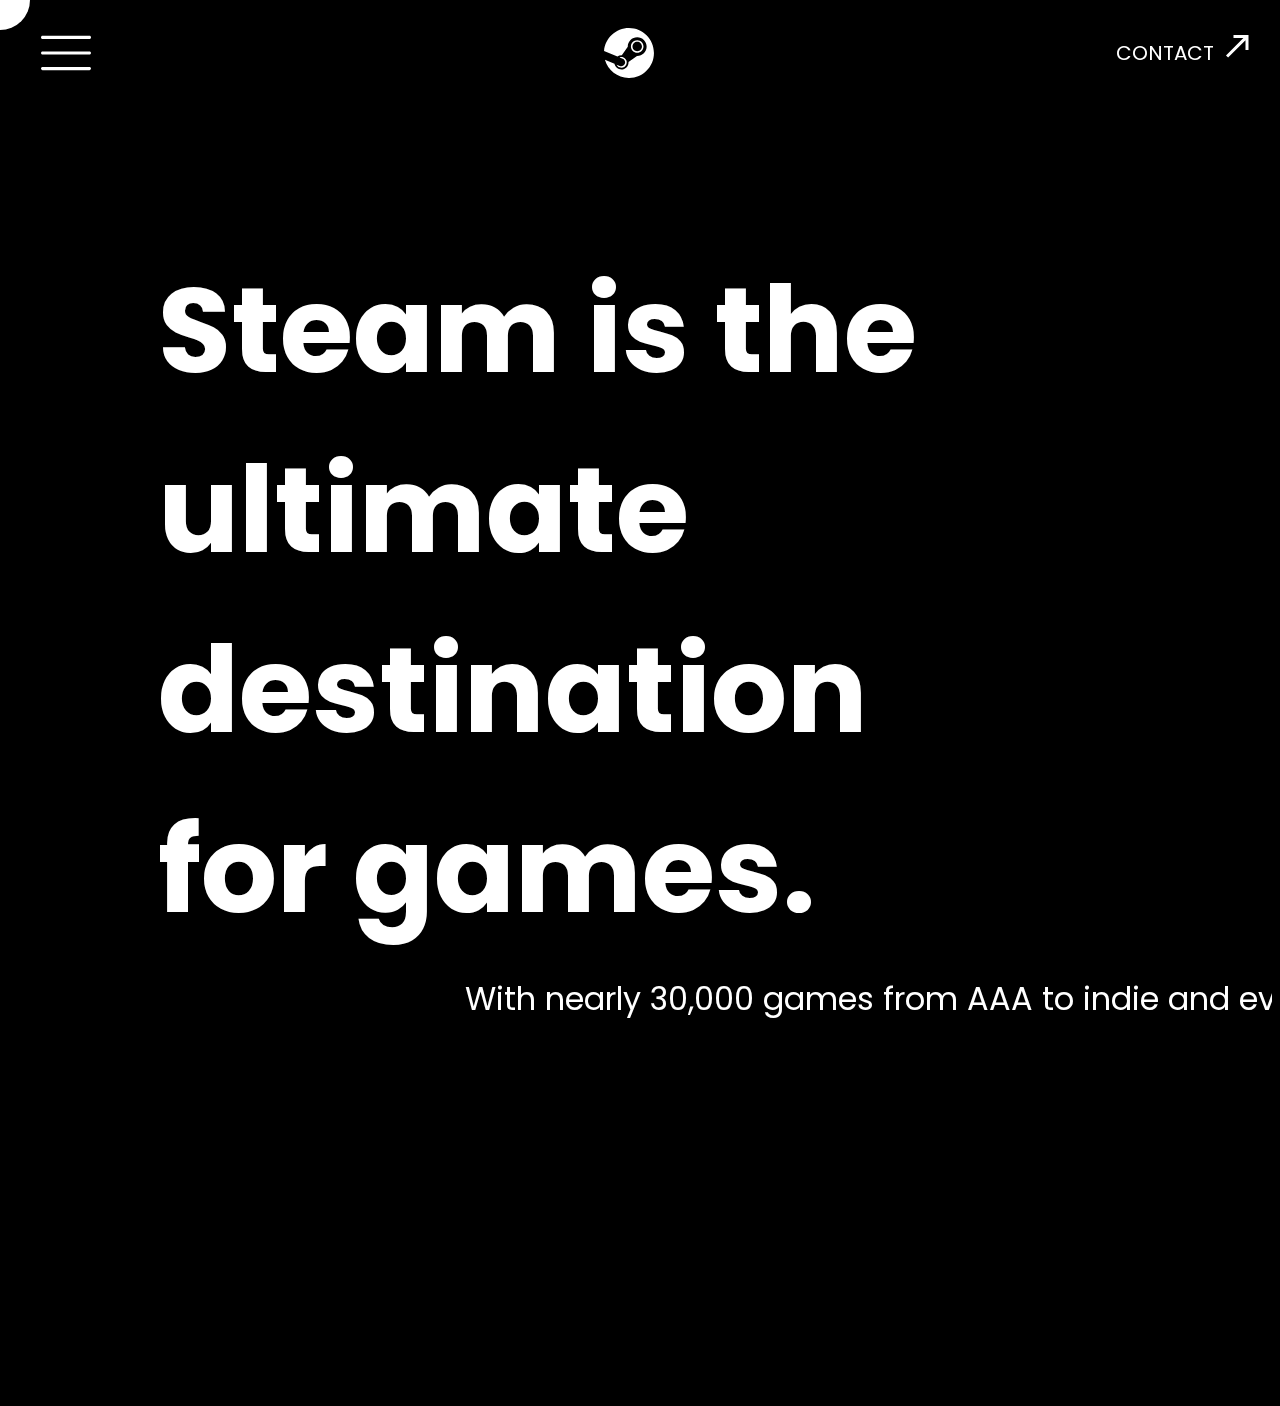
==== index.html @ 6f2c6fb9 "inital commit" ====
<!DOCTYPE html>
<html lang="en">
	<head>
		<meta charset="UTF-8" />
		<meta http-equiv="X-UA-Compatible" content="IE=edge" />
		<meta name="viewport" content="width=device-width, initial-scale=1.0" />
		<title>Document</title>
		<link rel="stylesheet" href="./assets/styles.css" />
		<link rel="preconnect" href="https://fonts.googleapis.com" />
		<link rel="preconnect" href="https://fonts.gstatic.com" crossorigin />
		<link
			href="https://fonts.googleapis.com/css2?family=Poppins:wght@300&display=swap"
			rel="stylesheet"
		/>
	</head>
	<body>
		<div class="invertedcursor"></div>
		<div class="header">
			<div class="menu hoverable">
				<?xml version="1.0" encoding="iso-8859-1"?>
				<svg
					version="1.1"
					id="Capa_1"
					xmlns="http://www.w3.org/2000/svg"
					xmlns:xlink="http://www.w3.org/1999/xlink"
					x="0px"
					y="0px"
					viewBox="0 0 384.97 384.97"
					style="enable-background: new 0 0 384.97 384.97"
					xml:space="preserve"
				>
					<g>
						<g id="Menu hoverable">
							<path
								d="M12.03,84.212h360.909c6.641,0,12.03-5.39,12.03-12.03c0-6.641-5.39-12.03-12.03-12.03H12.03
                        C5.39,60.152,0,65.541,0,72.182C0,78.823,5.39,84.212,12.03,84.212z"
							/>
							<path
								d="M372.939,180.455H12.03c-6.641,0-12.03,5.39-12.03,12.03s5.39,12.03,12.03,12.03h360.909c6.641,0,12.03-5.39,12.03-12.03
                        S379.58,180.455,372.939,180.455z"
							/>
							<path
								d="M372.939,300.758H12.03c-6.641,0-12.03,5.39-12.03,12.03c0,6.641,5.39,12.03,12.03,12.03h360.909
                        c6.641,0,12.03-5.39,12.03-12.03C384.97,306.147,379.58,300.758,372.939,300.758z"
							/>
						</g>
					</g>
				</svg>
			</div>

			<div class="logo hoverable">
				<?xml version="1.0" encoding="UTF-8"?>
				<svg
					width="50px"
					height="50px"
					viewBox="0 0 32 32"
					xmlns="http://www.w3.org/2000/svg"
				>
					<path
						d="M15.974 0c-8.401 0-15.292 6.479-15.943 14.714l8.573 3.547c0.729-0.495 1.604-0.786 2.552-0.786 0.083 0 0.167 0.005 0.25 0.005l3.813-5.521v-0.078c0-3.328 2.703-6.031 6.031-6.031s6.036 2.708 6.036 6.036c0 3.328-2.708 6.031-6.036 6.031h-0.135l-5.438 3.88c0 0.073 0.005 0.141 0.005 0.214 0 2.5-2.021 4.526-4.521 4.526-2.177 0-4.021-1.563-4.443-3.635l-6.135-2.542c1.901 6.719 8.063 11.641 15.391 11.641 8.833 0 15.995-7.161 15.995-16s-7.161-16-15.995-16zM10.052 24.281l-1.964-0.813c0.349 0.724 0.953 1.328 1.755 1.667 1.729 0.719 3.724-0.104 4.443-1.833 0.349-0.844 0.349-1.76 0.005-2.599-0.344-0.844-1-1.495-1.839-1.844-0.828-0.349-1.719-0.333-2.5-0.042l2.026 0.839c1.276 0.536 1.88 2 1.349 3.276s-2 1.88-3.276 1.349zM25.271 11.875c0-2.214-1.802-4.021-4.016-4.021-2.224 0-4.021 1.807-4.021 4.021 0 2.219 1.797 4.021 4.021 4.021 2.214 0 4.016-1.802 4.016-4.021zM18.245 11.87c0-1.672 1.349-3.021 3.016-3.021s3.026 1.349 3.026 3.021c0 1.667-1.359 3.021-3.026 3.021s-3.016-1.354-3.016-3.021z"
					/>
				</svg>
			</div>

			<div class="contact-button hoverable">
				<p>CONTACT</p>
				<div class="arrow">
					<svg
						xmlns="http://www.w3.org/2000/svg"
						enable-background="new 0 0 24 24"
						height="48px"
						viewBox="0 0 24 24"
						width="48px"
						fill="#FFFFFF"
					>
						<rect fill="none" height="24" width="24" />
						<path
							d="M9,5v2h6.59L4,18.59L5.41,20L17,8.41V15h2V5H9z"
						/>
					</svg>
				</div>
			</div>
		</div>

		<div class="intro hoverable">
			<div class="main-head">
				Steam is the ultimate destination for games.
			</div>
			<div class="main-sub-head">
				With nearly 30,000 games from AAA to indie and everything
				in-between.
			</div>
		</div>
		<div class="down-arrow">
			<?xml version="1.0" encoding="utf-8"?>

			<svg
				class="down-arrow-svg hoverable"
				version="1.1"
				id="Layer_1"
				xmlns="http://www.w3.org/2000/svg"
				xmlns:xlink="http://www.w3.org/1999/xlink"
				x="0px"
				y="0px"
				viewBox="0 0 32 32"
				enable-background="new 0 0 32 32"
				xml:space="preserve"
			>
				<line
					fill="none"
					stroke="#FFFFFF"
					stroke-width="1"
					stroke-miterlimit="10"
					x1="16"
					y1="26"
					x2="16"
					y2="4"
				/>
				<polyline
					fill="none"
					stroke="#FFFFFF"
					stroke-width="1"
					stroke-miterlimit="10"
					points="24.5,18 16,26.5 7.5,18 "
				/>
			</svg>
		</div>
		<script
			src="https://cdnjs.cloudflare.com/ajax/libs/gsap/3.8.0/gsap.min.js"
			defer
		></script>
		<script src="./assets/script.js"></script>
	</body>
</html>
---- assets/styles.css ----
body{
    background-color: black;
    color: white;
    font-family: 'Poppins', sans-serif;
    overflow-x: hidden;
    cursor: none;
}

p{
    font-size: 20px;
}

.intro{
    margin-top: 15vh;
    /* background-color: cadetblue; */
    overflow: hidden;
}

.main-sub-head{
    position: relative;
    left: 35%;
    padding: 15px;
    font-size: 32px;
}

.main-head{
    font-weight: bold;
    padding-left: 150px;
    padding-right: 350px;
    font-size: 120px;
}

.header{
    display: flex;
    justify-content: space-between;
}

.logo{
    margin-left: 3.2vw;
    filter: invert(1);
    padding: 20px;
    background-size: 100px 100px;
}

.menu{

    margin-left: 1vw;
    fill: white;
    padding: 20px;
    height: 50px;
    width: 50px;
}

.contact-button{

    padding: 10px;
    display: flex;
}

.contact{
    color: white;
}

.arrow{
    stroke-dasharray: 10%;
    transform: scale(0.75);
    padding: none;
    margin: none;
}

.down-arrow{
    /* background-color: cornflowerblue; */
    width: 100%;
    height: 40vh;
}

.down-arrow-svg{
    stroke-dasharray: 100%;
    stroke-dashoffset: 100%;
    animation: draw 2s linear forwards ;
    width: 120px;
    position: relative;
    left: 50%;
    transform: translate(-50%,80%)
}

.invertedcursor {
    pointer-events: none;
    z-index: 1000;
    position: absolute;
    height: 60px;
    width: 60px;
    background: #fff;
    border-radius: 50%;
    top: var(--y, 0);
    left: var(--x, 0);
    transform: translate(-50%, -50%);
    z-index: 2;
    mix-blend-mode: difference;
    transition: transform .2s;
}


@keyframes draw {
    to {
      stroke-dashoffset: 0%;
    }
  }
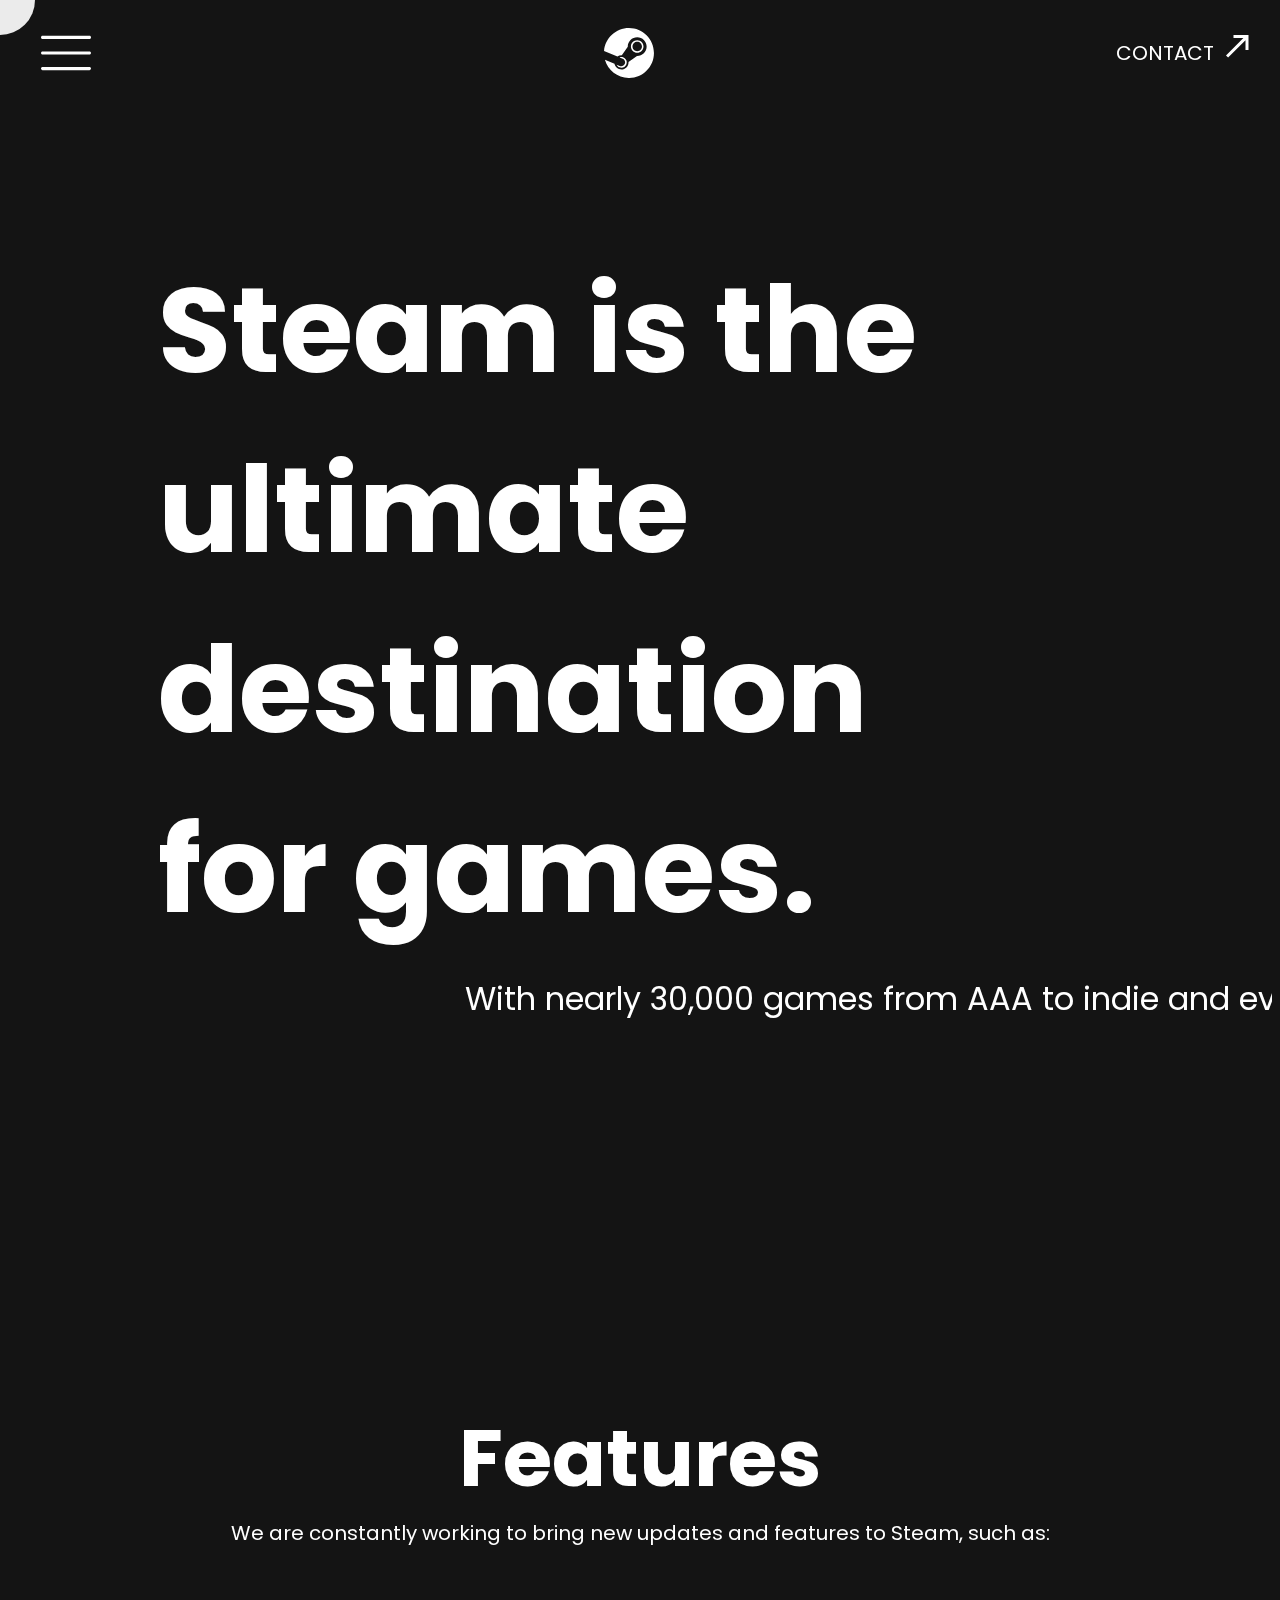
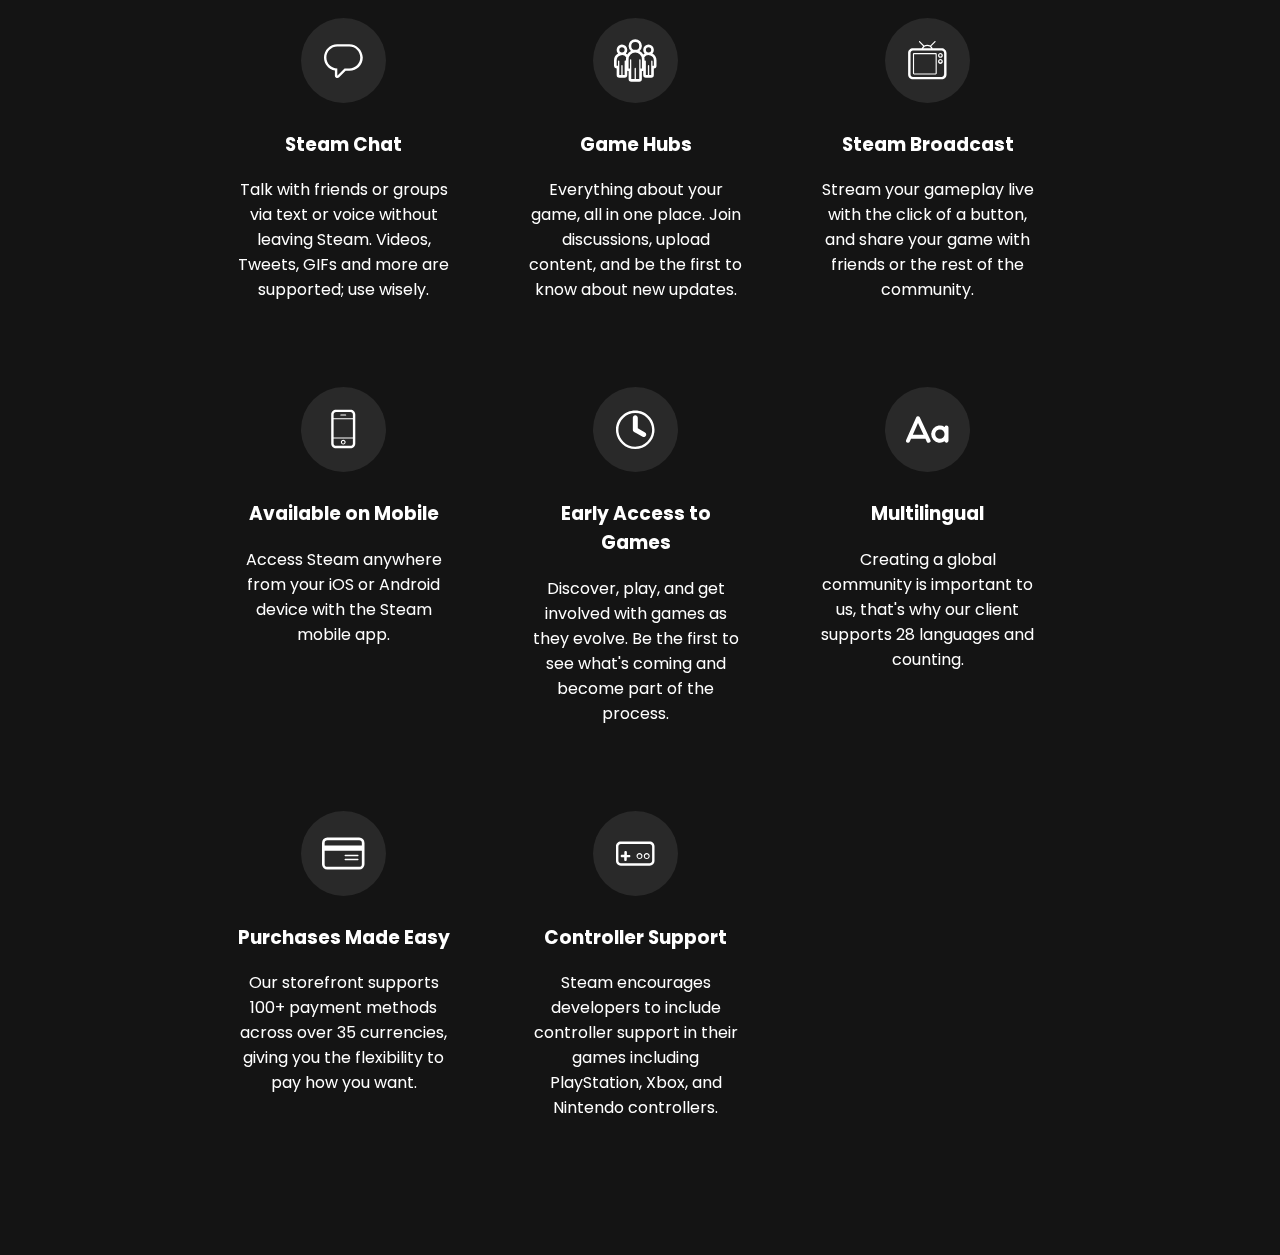
==== commit 7d82ec1f: "integrated features into mainpage" ====
--- a/index.html
+++ b/index.html
@@ -12,6 +12,7 @@
 			href="https://fonts.googleapis.com/css2?family=Poppins:wght@300&display=swap"
 			rel="stylesheet"
 		/>
+		<link rel="stylesheet" href="./assets/styles.features.css" />
 	</head>
 	<body>
 		<div class="invertedcursor"></div>
@@ -30,18 +31,18 @@
 					xml:space="preserve"
 				>
 					<g>
-						<g id="Menu hoverable">
+						<g class="Menu">
 							<path
 								d="M12.03,84.212h360.909c6.641,0,12.03-5.39,12.03-12.03c0-6.641-5.39-12.03-12.03-12.03H12.03
-                        C5.39,60.152,0,65.541,0,72.182C0,78.823,5.39,84.212,12.03,84.212z"
+						C5.39,60.152,0,65.541,0,72.182C0,78.823,5.39,84.212,12.03,84.212z"
 							/>
 							<path
 								d="M372.939,180.455H12.03c-6.641,0-12.03,5.39-12.03,12.03s5.39,12.03,12.03,12.03h360.909c6.641,0,12.03-5.39,12.03-12.03
-                        S379.58,180.455,372.939,180.455z"
+						S379.58,180.455,372.939,180.455z"
 							/>
 							<path
 								d="M372.939,300.758H12.03c-6.641,0-12.03,5.39-12.03,12.03c0,6.641,5.39,12.03,12.03,12.03h360.909
-                        c6.641,0,12.03-5.39,12.03-12.03C384.97,306.147,379.58,300.758,372.939,300.758z"
+						c6.641,0,12.03-5.39,12.03-12.03C384.97,306.147,379.58,300.758,372.939,300.758z"
 							/>
 						</g>
 					</g>
@@ -81,54 +82,447 @@
 				</div>
 			</div>
 		</div>
+		<div class="menucontainer">
+			<div class="closebutton"></div>
+			<div class="menulist">
+				<div class="item hoverable">
+					<h1>Store</h1>
+					<div class="arrow">
+						<svg
+							xmlns="http://www.w3.org/2000/svg"
+							enable-background="new 0 0 24 24"
+							height="48px"
+							viewBox="0 0 24 24"
+							width="48px"
+							fill="#FFFFFF"
+						>
+							<rect fill="none" height="24" width="24" />
+							<path
+								d="M9,5v2h6.59L4,18.59L5.41,20L17,8.41V15h2V5H9z"
+							/>
+						</svg>
+					</div>
+				</div>
+				<div class="item hoverable">
+					<h1>Community</h1>
+					<div class="arrow">
+						<svg
+							xmlns="http://www.w3.org/2000/svg"
+							enable-background="new 0 0 24 24"
+							height="48px"
+							viewBox="0 0 24 24"
+							width="48px"
+							fill="#FFFFFF"
+						>
+							<rect fill="none" height="24" width="24" />
+							<path
+								d="M9,5v2h6.59L4,18.59L5.41,20L17,8.41V15h2V5H9z"
+							/>
+						</svg>
+					</div>
+				</div>
+				<div class="item hoverable">
+					<h1>Support</h1>
+					<div class="arrow">
+						<svg
+							xmlns="http://www.w3.org/2000/svg"
+							enable-background="new 0 0 24 24"
+							height="48px"
+							viewBox="0 0 24 24"
+							width="48px"
+							fill="#FFFFFF"
+						>
+							<rect fill="none" height="24" width="24" />
+							<path
+								d="M9,5v2h6.59L4,18.59L5.41,20L17,8.41V15h2V5H9z"
+							/>
+						</svg>
+					</div>
+				</div>
+				<div class="item hoverable">
+					<h1>About</h1>
+					<div class="arrow">
+						<svg
+							xmlns="http://www.w3.org/2000/svg"
+							enable-background="new 0 0 24 24"
+							height="48px"
+							viewBox="0 0 24 24"
+							width="48px"
+							fill="#FFFFFF"
+						>
+							<rect fill="none" height="24" width="24" />
+							<path
+								d="M9,5v2h6.59L4,18.59L5.41,20L17,8.41V15h2V5H9z"
+							/>
+						</svg>
+					</div>
+				</div>
+			</div>
+		</div>
+		<div class="main">
+			<div class="intro">
+				<div class="main-head">
+					Steam is the ultimate destination for games.
+				</div>
+				<div class="main-sub-head">
+					With nearly 30,000 games from AAA to indie and everything
+					in-between.
+				</div>
+			</div>
+			<div class="down-arrow">
+				<?xml version="1.0" encoding="utf-8"?>
 
-		<div class="intro hoverable">
-			<div class="main-head">
-				Steam is the ultimate destination for games.
-			</div>
-			<div class="main-sub-head">
-				With nearly 30,000 games from AAA to indie and everything
-				in-between.
-			</div>
-		</div>
-		<div class="down-arrow">
-			<?xml version="1.0" encoding="utf-8"?>
+				<svg
+					class="down-arrow-svg hoverable"
+					version="1.1"
+					id="Layer_1"
+					xmlns="http://www.w3.org/2000/svg"
+					xmlns:xlink="http://www.w3.org/1999/xlink"
+					x="0px"
+					y="0px"
+					viewBox="0 0 32 32"
+					enable-background="new 0 0 32 32"
+					xml:space="preserve"
+				>
+					<line
+						fill="none"
+						stroke="#FFFFFF"
+						stroke-width="1"
+						stroke-miterlimit="10"
+						x1="16"
+						y1="26"
+						x2="16"
+						y2="4"
+					/>
+					<polyline
+						fill="none"
+						stroke="#FFFFFF"
+						stroke-width="1"
+						stroke-miterlimit="10"
+						points="24.5,18 16,26.5 7.5,18 "
+					/>
+				</svg>
+			</div>
+			<div class="features_container">
+				<div class="features_area">
+					<div class="feature_main_title">Features</div>
+					<div class="feature_subtitle">
+						We are constantly working to bring new updates and
+						features to Steam, such as:
+					</div>
+				</div>
+				<div class="features_grid">
+					<div class="feature hoverable">
+						<a href="#!">
+							<div class="feature_icon">
+								<svg
+									class="feature-svg"
+									version="1.1"
+									id="Layer_1"
+									xmlns="http://www.w3.org/2000/svg"
+									xmlns:xlink="http://www.w3.org/1999/xlink"
+									x="0px"
+									y="0px"
+									viewBox="0 0 30 30"
+									style="enable-background: new 0 0 30 30"
+									xml:space="preserve"
+								>
+									<path
+										class="st0"
+										d="M19.3,5.2c4.2,0,7.7,3.4,7.7,7.7c0,4.2-3.4,7.7-7.7,7.7v0h-3.4l-5.1,5.1v-5.1v0c-4.2,0-7.7-3.4-7.7-7.7
+								c0-4.2,3.4-7.7,7.7-7.7H19.3 M19.3,3.5h-8.5c-5.2,0-9.4,4.2-9.4,9.4c0,4.6,3.3,8.4,7.7,9.2v3.6c0,0.7,0.4,1.3,1.1,1.6
+								c0.2,0.1,0.4,0.1,0.7,0.1c0.4,0,0.9-0.2,1.2-0.5l4.6-4.6h2.7c5.2,0,9.4-4.2,9.4-9.4C28.6,7.7,24.4,3.5,19.3,3.5L19.3,3.5z"
+									/>
+								</svg>
+							</div>
+							<div class="feature_content">
+								<h3 class="feature_title">Steam Chat</h3>
+								<div class="feature_text">
+									Talk with friends or groups via text or
+									voice without leaving Steam. Videos, Tweets,
+									GIFs and more are supported; use wisely.
+								</div>
+								<div class="feature_btn">Learn More</div>
+							</div>
+						</a>
+					</div>
 
-			<svg
-				class="down-arrow-svg hoverable"
-				version="1.1"
-				id="Layer_1"
-				xmlns="http://www.w3.org/2000/svg"
-				xmlns:xlink="http://www.w3.org/1999/xlink"
-				x="0px"
-				y="0px"
-				viewBox="0 0 32 32"
-				enable-background="new 0 0 32 32"
-				xml:space="preserve"
-			>
-				<line
-					fill="none"
-					stroke="#FFFFFF"
-					stroke-width="1"
-					stroke-miterlimit="10"
-					x1="16"
-					y1="26"
-					x2="16"
-					y2="4"
-				/>
-				<polyline
-					fill="none"
-					stroke="#FFFFFF"
-					stroke-width="1"
-					stroke-miterlimit="10"
-					points="24.5,18 16,26.5 7.5,18 "
-				/>
-			</svg>
+					<div class="feature hoverable">
+						<a href="#!">
+							<div class="feature_icon">
+								<svg
+									class="feature-svg"
+									xmlns="http://www.w3.org/2000/svg"
+									width="39.724"
+									height="39.726"
+									viewBox="0 0 39.724 39.726"
+								>
+									<path
+										id="Path_1124"
+										data-name="Path 1124"
+										d="M1571.885,2573.343a4.966,4.966,0,1,0-7.2,0,7.5,7.5,0,0,0-1.3.917,8.749,8.749,0,0,0-3.484-3.338,6.207,6.207,0,1,0-8.06,0,8.758,8.758,0,0,0-3.484,3.338,7.507,7.507,0,0,0-1.3-.917,4.966,4.966,0,1,0-7.2,0,7.452,7.452,0,0,0-3.85,6.517v4.965a2.482,2.482,0,0,0,2.483,2.483v6.207a2.482,2.482,0,0,0,2.483,2.483h4.965a2.482,2.482,0,0,0,2.483-2.483v-4.059a2.477,2.477,0,0,0,1.241.335v7.448a2.482,2.482,0,0,0,2.483,2.483h7.448a2.482,2.482,0,0,0,2.483-2.483v-7.448a2.46,2.46,0,0,0,1.241-.335v4.058A2.482,2.482,0,0,0,1565.8,2596h4.965a2.482,2.482,0,0,0,2.483-2.483v-6.207a2.482,2.482,0,0,0,2.483-2.483v-4.966A7.457,7.457,0,0,0,1571.885,2573.343Zm-28.427-5.9a2.483,2.483,0,1,1-2.483,2.483A2.482,2.482,0,0,1,1543.457,2567.448Zm2.483,13.034v13.034h-1.862v-8.689a.621.621,0,1,0-1.241,0v8.689h-1.862v-13.034a.621.621,0,0,0-1.241,0v4.345h-1.241v-4.966a4.965,4.965,0,0,1,8.88-3.054,8.715,8.715,0,0,0-.191,1.812v1.241h-.621A.621.621,0,0,0,1545.94,2580.483Zm22.345-13.034a2.483,2.483,0,1,1-2.483,2.483A2.482,2.482,0,0,1,1568.284,2567.448Zm-12.414-4.965a3.724,3.724,0,1,1-3.724,3.724A3.725,3.725,0,0,1,1555.871,2562.483Zm6.207,24.827h-1.241v-8.069a.621.621,0,1,0-1.241,0v18h-3.1v-9.931a.621.621,0,0,0-1.241,0v9.931h-3.1v-18a.621.621,0,1,0-1.241,0v8.069h-1.241v-8.69a6.207,6.207,0,0,1,12.414,0Zm11.172-2.483h-1.241v-4.345a.621.621,0,0,0-1.241,0v13.034h-1.862v-8.689a.621.621,0,1,0-1.241,0v8.689H1565.8v-13.034a.621.621,0,0,0-.621-.621h-.621v-1.241a8.627,8.627,0,0,0-.191-1.812,4.965,4.965,0,0,1,8.88,3.054Z"
+										transform="translate(-1536.01 -2560)"
+									/>
+								</svg>
+							</div>
+							<div class="feature_content">
+								<h3 class="feature_title">Game Hubs</h3>
+								<div class="feature_text">
+									Everything about your game, all in one
+									place. Join discussions, upload content, and
+									be the first to know about new updates.
+								</div>
+								<div class="feature_btn">Learn More</div>
+							</div>
+						</a>
+					</div>
+					<div class="feature hoverable">
+						<a href="#!">
+							<div class="feature_icon">
+								<svg
+									class="feature-svg"
+									version="1.1"
+									id="Layer_1"
+									xmlns="http://www.w3.org/2000/svg"
+									xmlns:xlink="http://www.w3.org/1999/xlink"
+									x="0px"
+									y="0px"
+									viewBox="0 0 30 30"
+									style="enable-background: new 0 0 30 30"
+									xml:space="preserve"
+								>
+									<path
+										class="st0"
+										d="M25.1,6.4h-6.3c-0.2-0.5-0.6-1-1-1.4L20.8,2c0.2-0.2,0.2-0.4,0-0.6c-0.2-0.2-0.4-0.2-0.6,0l-3,3
+						c-0.6-0.4-1.4-0.6-2.2-0.6c-0.8,0-1.5,0.2-2.2,0.6l-3-3c-0.2-0.2-0.4-0.2-0.6,0C9.1,1.6,9.1,1.9,9.2,2L12.1,5
+						c-0.4,0.4-0.8,0.9-1,1.4H4.9C3,6.4,1.5,7.9,1.5,9.7v15.2c0,1.9,1.5,3.4,3.4,3.4h20.3c1.9,0,3.4-1.5,3.4-3.4V9.7
+						C28.5,7.9,27,6.4,25.1,6.4z M15,4.7c1.2,0,2.3,0.6,2.9,1.7h-5.8C12.7,5.3,13.8,4.7,15,4.7z M26.8,24.9c0,0.9-0.8,1.7-1.7,1.7H4.9
+						c-0.9,0-1.7-0.8-1.7-1.7V9.7c0-0.9,0.8-1.7,1.7-1.7h20.3c0.9,0,1.7,0.8,1.7,1.7V24.9z M20.9,10.6v13.5H5.7V10.6H20.9 M20.9,9.7H5.7
+						c-0.5,0-0.8,0.4-0.8,0.8v13.5c0,0.5,0.4,0.8,0.8,0.8h15.2c0.5,0,0.8-0.4,0.8-0.8V10.6C21.8,10.1,21.4,9.7,20.9,9.7L20.9,9.7z
+						M24.3,10.6c0.5,0,0.8,0.4,0.8,0.8c0,0.5-0.4,0.8-0.8,0.8c-0.5,0-0.8-0.4-0.8-0.8C23.4,11,23.8,10.6,24.3,10.6 M24.3,9.7
+						c-0.9,0-1.7,0.8-1.7,1.7s0.8,1.7,1.7,1.7s1.7-0.8,1.7-1.7S25.2,9.7,24.3,9.7L24.3,9.7z M24.3,14.8c0.5,0,0.8,0.4,0.8,0.8
+						s-0.4,0.8-0.8,0.8c-0.5,0-0.8-0.4-0.8-0.8S23.8,14.8,24.3,14.8 M24.3,14c-0.9,0-1.7,0.8-1.7,1.7c0,0.9,0.8,1.7,1.7,1.7
+						s1.7-0.8,1.7-1.7C26,14.7,25.2,14,24.3,14L24.3,14z"
+									/>
+								</svg>
+							</div>
+							<div class="feature_content">
+								<h3 class="feature_title">Steam Broadcast</h3>
+								<div class="feature_text">
+									Stream your gameplay live with the click of
+									a button, and share your game with friends
+									or the rest of the community.
+								</div>
+								<div class="feature_btn">Learn More</div>
+							</div>
+						</a>
+					</div>
+					<!-- <div class="feature hoverable">
+			<a href="#!">
+				<div class="about_feature_icon">
+					<?xml version="1.0" encoding="utf-8"?>
+					<svg version="1.1" id="Layer_1" xmlns="http://www.w3.org/2000/svg" xmlns:xlink="http://www.w3.org/1999/xlink" x="0px" y="0px"
+					viewBox="0 0 30 30" style="enable-background:new 0 0 30 30;" xml:space="preserve">
+					<path class="st0" d="M26.9,18.1h-1.6c-0.2-1.1-0.5-2.3-1-3.6c-1.1-3-2.9-5.1-5.3-6.2h5.3c0.2,0.7,0.9,1.3,1.6,1.3
+					c0.9,0,1.7-0.8,1.7-1.7S27,6.2,26.1,6.2c-0.8,0-1.5,0.5-1.6,1.3h-6V6.2c0-0.9-0.8-1.7-1.7-1.7h-3.4c-0.9,0-1.7,0.8-1.7,1.7v1.3h-6
+					C5.4,6.8,4.7,6.2,3.9,6.2C3,6.2,2.2,7,2.2,7.9S3,9.6,3.9,9.6c0.8,0,1.5-0.5,1.6-1.3h5.3c-2.3,1.1-4.1,3.2-5.3,6.2
+					c-0.5,1.2-0.8,2.5-1,3.6H3.1c-0.9,0-1.7,0.8-1.7,1.7v3.4c0,0.9,0.8,1.7,1.7,1.7h3.4c0.9,0,1.7-0.8,1.7-1.7v-3.4
+					c0-0.9-0.8-1.7-1.7-1.7H5.6c0.2-1,0.5-2.1,0.9-3.3c1.1-3,2.8-5,5.1-5.9v0.6c0,0.9,0.8,1.7,1.7,1.7h3.4c0.9,0,1.7-0.8,1.7-1.7V9
+					c2.3,0.9,4,2.9,5.1,5.9c0.4,1.1,0.7,2.3,0.9,3.3h-0.9c-0.9,0-1.7,0.8-1.7,1.7v3.4c0,0.9,0.8,1.7,1.7,1.7h3.4c0.9,0,1.7-0.8,1.7-1.7
+					v-3.4C28.6,18.9,27.8,18.1,26.9,18.1z M26.1,7.1c0.5,0,0.9,0.4,0.9,0.9c0,0.5-0.4,0.9-0.9,0.9c-0.5,0-0.9-0.4-0.9-0.9
+					C25.2,7.5,25.6,7.1,26.1,7.1z M3.9,8.8c-0.5,0-0.9-0.4-0.9-0.9c0-0.5,0.4-0.9,0.9-0.9c0.5,0,0.9,0.4,0.9,0.9
+					C4.8,8.4,4.4,8.8,3.9,8.8z M6.5,23.2H3.1v-3.4h3.4V23.2z M16.7,9.6h-3.4V6.2h3.4V9.6z M26.9,23.2h-3.4v-3.4h3.4V23.2z"/>
+				</svg>
+				
+				
+				<div class="feature_content">
+					<h3 class="feature_title">Steam Workshop</h3>
+					<div class="feature_text">
+						Create, discover, and download player-created
+						mods and cosmetics for nearly 1,000 supported
+						games.
+					</div>
+					<div class="feature_btn">Learn More</div>
+				</div>
+			</a>
+		</div> -->
+					<div class="feature hoverable">
+						<a href="#!">
+							<div class="feature_icon">
+								<svg
+									class="feature-svg"
+									version="1.1"
+									id="Layer_1"
+									xmlns="http://www.w3.org/2000/svg"
+									xmlns:xlink="http://www.w3.org/1999/xlink"
+									x="0px"
+									y="0px"
+									viewBox="0 0 30 30"
+									style="enable-background: new 0 0 30 30"
+									xml:space="preserve"
+								>
+									<path
+										class="st0"
+										d="M20.1,1H9.9C8,1,6.5,2.5,6.5,4.4v20.4c0,1.9,1.5,3.4,3.4,3.4h10.2c1.9,0,3.4-1.5,3.4-3.4V4.4
+										C23.5,2.5,22,1,20.1,1z M8.2,4.4c0-0.9,0.8-1.7,1.7-1.7h10.2c0.9,0,1.7,0.8,1.7,1.7v2.6H8.2V4.4z M8.2,7.8h13.6v12.8H8.2V7.8z
+										M21.8,24.8c0,0.9-0.8,1.7-1.7,1.7H9.9c-0.9,0-1.7-0.8-1.7-1.7v-3.4h13.6V24.8z M15,25.6c0.9,0,1.7-0.8,1.7-1.7s-0.8-1.7-1.7-1.7
+										s-1.7,0.8-1.7,1.7S14.1,25.6,15,25.6z M15,23.1c0.5,0,0.9,0.4,0.9,0.9c0,0.5-0.4,0.9-0.9,0.9s-0.9-0.4-0.9-0.9
+										C14.1,23.5,14.5,23.1,15,23.1z M17.1,4.8c0,0.2-0.2,0.4-0.4,0.4h-3.4c-0.2,0-0.4-0.2-0.4-0.4s0.2-0.4,0.4-0.4h3.4
+										C16.9,4.4,17.1,4.5,17.1,4.8z"
+									/>
+								</svg>
+							</div>
+							<div class="feature_content">
+								<h3 class="feature_title">
+									Available on Mobile
+								</h3>
+								<div class="feature_text">
+									Access Steam anywhere from your iOS or
+									Android device with the Steam mobile app.
+								</div>
+								<div class="feature_btn">Learn More</div>
+							</div>
+						</a>
+					</div>
+
+					<div class="feature hoverable">
+						<a href="#!">
+							<div class="feature_icon">
+								<svg
+									class="feature-svg"
+									version="1.1"
+									id="Layer_1"
+									xmlns="http://www.w3.org/2000/svg"
+									xmlns:xlink="http://www.w3.org/1999/xlink"
+									x="0px"
+									y="0px"
+									viewBox="0 0 30 30"
+									style="enable-background: new 0 0 30 30"
+									xml:space="preserve"
+								>
+									<path
+										class="st0"
+										d="M15,3.3c3.2,0,6.2,1.2,8.4,3.5c2.2,2.2,3.5,5.2,3.5,8.4s-1.2,6.2-3.5,8.4c-2.2,2.2-5.2,3.5-8.4,3.5
+									s-6.2-1.2-8.4-3.5c-2.2-2.2-3.5-5.2-3.5-8.4s1.2-6.2,3.5-8.4C8.8,4.6,11.8,3.3,15,3.3 M15,1.6C7.5,1.6,1.4,7.7,1.4,15.2
+									S7.5,28.8,15,28.8c7.5,0,13.6-6.1,13.6-13.6S22.5,1.6,15,1.6L15,1.6z M21,20.3c0.6,0,1.2-0.3,1.5-0.9c0.5-0.8,0.2-1.9-0.6-2.3
+									l-5.1-2.9V6.7C16.7,5.8,15.9,5,15,5c-0.9,0-1.7,0.8-1.7,1.7v8.5c0,0.6,0.3,1.2,0.9,1.5l6,3.4C20.4,20.3,20.7,20.3,21,20.3L21,20.3z"
+									/>
+								</svg>
+							</div>
+							<div class="feature_content">
+								<h3 class="feature_title">
+									Early Access to Games
+								</h3>
+								<div class="feature_text">
+									Discover, play, and get involved with games
+									as they evolve. Be the first to see what's
+									coming and become part of the process.
+								</div>
+								<div class="feature_btn">Learn More</div>
+							</div>
+						</a>
+					</div>
+
+					<div class="feature hoverable">
+						<div class="feature_icon">
+							<svg
+								class="feature-svg"
+								xmlns="http://www.w3.org/2000/svg"
+								width="39.723"
+								height="24.828"
+								viewBox="0 0 39.723 24.828"
+							>
+								<path
+									id="Path_1122"
+									data-name="Path 1122"
+									d="M6668.864,6705.067a1.861,1.861,0,0,0-3.387.041l-9.311,21.1a1.861,1.861,0,0,0,.953,2.455,1.837,1.837,0,0,0,.751.158,1.862,1.862,0,0,0,1.706-1.111l1.153-2.613h13.451l1.249,2.655a1.862,1.862,0,0,0,3.37-1.586Zm-6.5,16.311,4.864-11.028,5.189,11.028Zm31.5-8.69a1.861,1.861,0,0,0-1.783,1.325,8.069,8.069,0,1,0,0,13.488,1.862,1.862,0,0,0,3.645-.537V6714.55A1.862,1.862,0,0,0,6693.869,6712.688Zm-6.207,12.414a4.345,4.345,0,1,1,4.345-4.345A4.35,4.35,0,0,1,6687.662,6725.1Z"
+									transform="translate(-6656.008 -6703.998)"
+								/>
+							</svg>
+						</div>
+						<div class="feature_content ">
+							<h3 class="feature_title">Multilingual</h3>
+							<div class="feature_text">
+								Creating a global community is important to us,
+								that's why our client supports 28 languages and
+								counting.
+							</div>
+							<div class="feature_btn">Learn More</div>
+						</div>
+					</div>
+					<div class="feature hoverable">
+						<div class="feature_icon">
+							<svg
+								class="feature-svg"
+								xmlns="http://www.w3.org/2000/svg"
+								width="39.724"
+								height="29.793"
+								viewBox="0 0 39.724 29.793"
+							>
+								<path
+									id="Path_1123"
+									data-name="Path 1123"
+									d="M546.758,2080H516.965a4.972,4.972,0,0,0-4.965,4.966v19.862a4.972,4.972,0,0,0,4.965,4.966h29.793a4.972,4.972,0,0,0,4.966-4.966v-19.862A4.971,4.971,0,0,0,546.758,2080Zm-29.793,2.483h29.793a2.49,2.49,0,0,1,2.483,2.483v2.483H514.483v-2.483A2.49,2.49,0,0,1,516.965,2082.483Zm29.793,24.828H516.965a2.49,2.49,0,0,1-2.483-2.483v-12.414h34.758v12.414A2.49,2.49,0,0,1,546.758,2107.31Zm-1.241-9.931H533.724a.621.621,0,1,1,0-1.241h11.793a.621.621,0,1,1,0,1.241Zm0,3.724H533.724a.621.621,0,1,1,0-1.241h11.793a.621.621,0,1,1,0,1.241Z"
+									transform="translate(-512 -2080)"
+								/>
+							</svg>
+						</div>
+						<div class="feature_content">
+							<h3 class="feature_title">Purchases Made Easy</h3>
+							<div class="feature_text">
+								Our storefront supports 100+ payment methods
+								across over 35 currencies, giving you the
+								flexibility to pay how you want.
+							</div>
+							<div class="feature_btn">Learn More</div>
+						</div>
+					</div>
+					<div class="feature hoverable">
+						<div class="feature_icon">
+							<svg
+								class="feature-svg"
+								version="1.1"
+								id="Layer_1"
+								xmlns="http://www.w3.org/2000/svg"
+								xmlns:xlink="http://www.w3.org/1999/xlink"
+								x="0px"
+								y="0px"
+								viewBox="0 0 30 30"
+								style="enable-background: new 0 0 30 30"
+								xml:space="preserve"
+							>
+								<path
+									class="st0"
+									d="M11.6,16.8c0,0.5-0.4,0.9-0.9,0.9H9v1.7c0,0.5-0.4,0.9-0.9,0.9c-0.5,0-0.9-0.4-0.9-0.9v-1.7H5.6
+						c-0.5,0-0.9-0.4-0.9-0.9c0-0.5,0.4-0.9,0.9-0.9h1.7v-1.7c0-0.5,0.4-0.9,0.9-0.9c0.5,0,0.9,0.4,0.9,0.9V16h1.7
+						C11.2,16,11.6,16.4,11.6,16.8z M23.1,15.6c-0.7,0-1.3,0.6-1.3,1.3c0,0.7,0.6,1.3,1.3,1.3c0.7,0,1.3-0.6,1.3-1.3
+						C24.4,16.1,23.8,15.6,23.1,15.6 M23.1,14.7c1.2,0,2.1,1,2.1,2.1c0,1.2-1,2.1-2.1,2.1S21,18,21,16.8C21,15.7,21.9,14.7,23.1,14.7
+						L23.1,14.7z M18,15.6c-0.7,0-1.3,0.6-1.3,1.3c0,0.7,0.6,1.3,1.3,1.3s1.3-0.6,1.3-1.3C19.3,16.1,18.7,15.6,18,15.6 M18,14.7
+						c1.2,0,2.1,1,2.1,2.1c0,1.2-1,2.1-2.1,2.1s-2.1-1-2.1-2.1C15.9,15.7,16.8,14.7,18,14.7L18,14.7z M25.2,8.3H4.8
+						c-0.9,0-1.7,0.8-1.7,1.7v10.2c0,0.9,0.8,1.7,1.7,1.7h20.4c0.9,0,1.7-0.8,1.7-1.7V10C26.9,9.1,26.1,8.3,25.2,8.3 M25.2,6.6
+						c1.9,0,3.4,1.5,3.4,3.4v10.2c0,1.9-1.5,3.4-3.4,3.4H4.8c-1.9,0-3.4-1.5-3.4-3.4V10c0-1.9,1.5-3.4,3.4-3.4H25.2L25.2,6.6z"
+								/>
+							</svg>
+						</div>
+						<div class="feature_content">
+							<h3 class="feature_title">Controller Support</h3>
+							<div class="feature_text">
+								Steam encourages developers to include
+								controller support in their games including
+								PlayStation, Xbox, and Nintendo controllers.
+							</div>
+							<div class="feature_btn">Learn More</div>
+						</div>
+					</div>
+				</div>
+			</div>
 		</div>
 		<script
 			src="https://cdnjs.cloudflare.com/ajax/libs/gsap/3.8.0/gsap.min.js"
 			defer
 		></script>
-		<script src="./assets/script.js"></script>
+		<script src="./assets/cursor-script.js"></script>
+		<script src="./assets/menu-script.js"></script>
+		<script src="./assets//scroll-script.js"></script>
 	</body>
 </html>
--- a/assets/styles.css
+++ b/assets/styles.css
@@ -1,9 +1,17 @@
 body{
-    background-color: black;
+    background-color: #141414;
     color: white;
     font-family: 'Poppins', sans-serif;
     overflow-x: hidden;
     cursor: none;
+}
+
+.main{
+    display: block;
+}
+
+.menucontainer{
+    display: none;
 }
 
 p{
@@ -43,7 +51,7 @@
 }
 
 .menu{
-
+    /* background-color: cadetblue; */
     margin-left: 1vw;
     fill: white;
     padding: 20px;
@@ -88,8 +96,8 @@
     pointer-events: none;
     z-index: 1000;
     position: absolute;
-    height: 60px;
-    width: 60px;
+    height: 70px;
+    width: 70px;
     background: #fff;
     border-radius: 50%;
     top: var(--y, 0);
@@ -100,6 +108,18 @@
     transition: transform .2s;
 }
 
+.item:nth-child(n){
+    margin: 20px;
+    display: flex;
+}
+
+.menulist{
+    margin: auto;
+    width: 900px;
+    font-weight: bold;
+    font-size: 30px;
+}
+
 
 @keyframes draw {
     to {
--- a/assets/styles.features.css
+++ b/assets/styles.features.css
@@ -0,0 +1,118 @@
+.features_area {
+    text-align: center;
+    width: max-content;
+    position: relative;
+    left: 50%;
+    transform: translateX(-50%);
+}
+
+.feature_icon {
+    font-size: 12px;
+    font-family: "Motiva Sans", Sans-serif;
+    font-weight: 500;
+    text-align: center;
+    color: #ffffff;
+    padding: 0;
+    display: flex;
+    flex-flow: row;
+    align-content: center;
+    justify-content: center;
+    z-index: 9;
+    position: relative;
+    background-color: rgba(62, 62, 62, .5);
+    background-image: none;
+    margin: 0 auto -42px;
+    border-radius: 50%;
+    width: 85px;
+    height: 85px;
+    transition: background-image 600ms ease;
+    overflow: hidden;
+}
+
+.feature:hover .feature_icon {
+    background-image: linear-gradient(to right, #06BFFF, #2B74FF);
+    transition: opacity 600ms ease;
+}
+
+.feature:hover .feature_content {
+    background-color: #18191A;
+}
+
+.feature:hover .feature_btn {
+    visibility: visible;
+}
+
+.feature_btn {
+    margin-top: 10px;
+    color: rgb(24, 81, 204);
+    visibility: hidden;
+}
+
+.features_grid {
+    max-width: 70%;
+    text-align: center;
+    padding: 0;
+    display: flex;
+    flex-direction: row;
+    flex-wrap: wrap;
+    margin: 40px auto 70px;
+    margin-top: 50px;
+}
+
+.feature {
+    text-align: center;
+    padding: 0;
+    width: 30%;
+    margin: 20px 1.5% 0;
+}
+
+.feature_content {
+    text-align: center;
+    margin: 0;
+    box-sizing: border-box;
+    background: transparent;
+    border-radius: 30px;
+    padding: 50px 10px 30px;
+    margin-left: 15px;
+    margin-right: 15px;
+    height: calc(100% - 50px);
+    transition: background 600ms ease;
+
+}
+
+div {
+    color: white;
+}
+
+a {
+    color: white;
+    text-decoration: none;
+    cursor: none;
+}
+
+body{
+    background-color: #141414;
+    font-family: 'Poppins', sans-serif;
+}
+
+.feature-svg {
+    fill: #ffffff;
+    padding: 0;
+    margin: 0;
+    border: none;
+    max-width: 100%;
+    position: relative;
+    z-index: 5;
+    display: block;
+    height: 100%;
+    width: 50%;
+}
+
+.feature_main_title{
+    font-size: 80px;
+    font-weight: bolder;
+}
+
+.feature_subtitle{
+    font-size: 20px;
+}
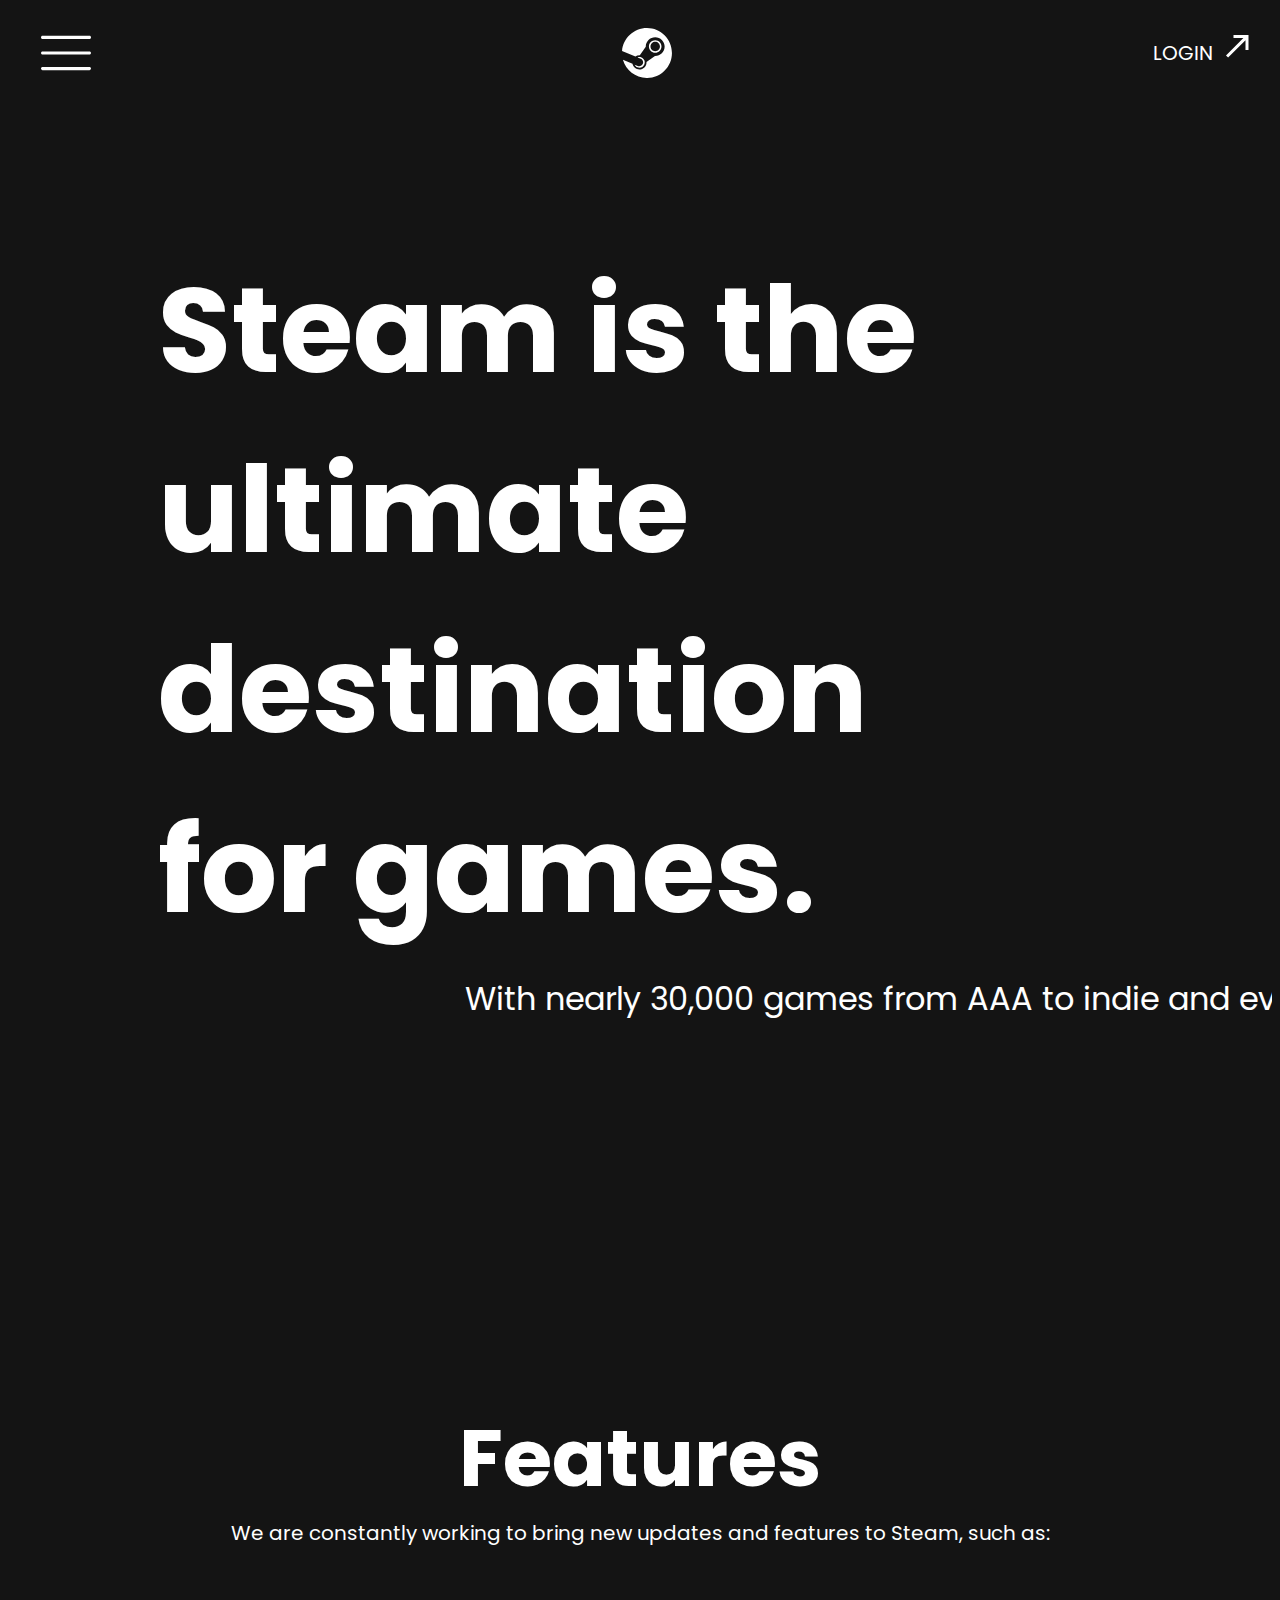
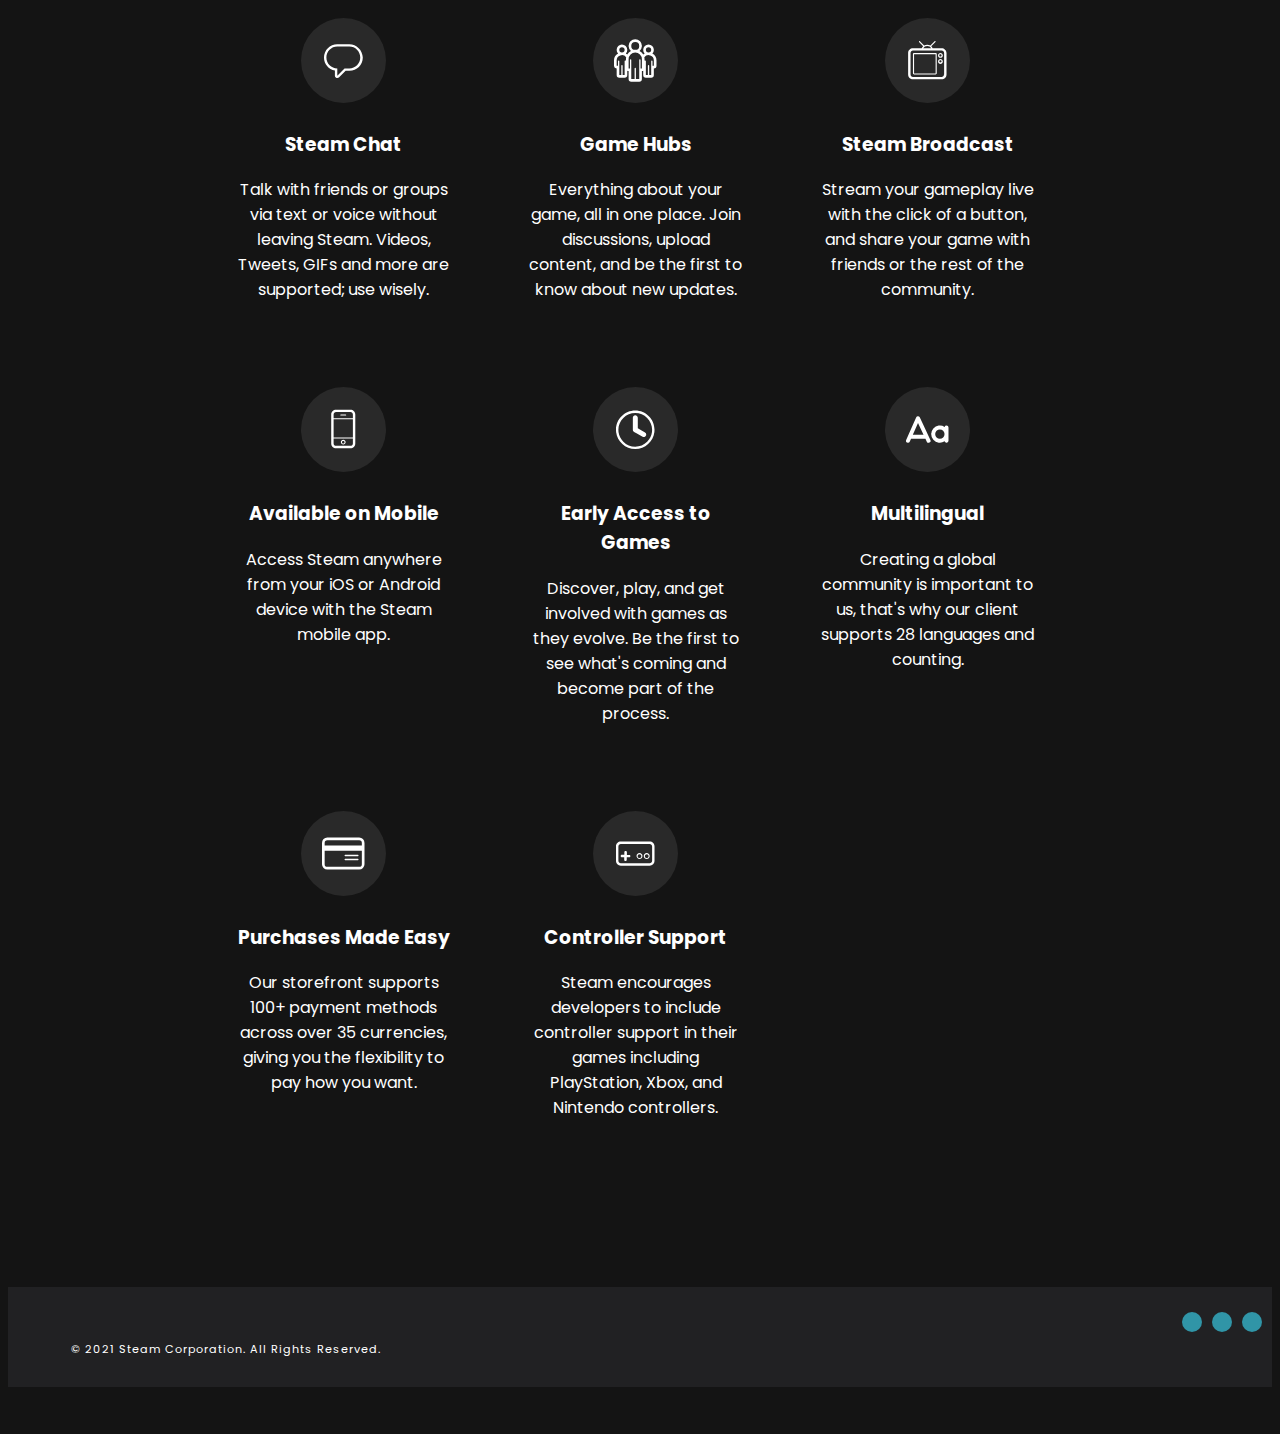
==== commit 032e11c3: "finalized" ====
--- a/index.html
+++ b/index.html
@@ -63,8 +63,11 @@
 				</svg>
 			</div>
 
-			<div class="contact-button hoverable">
-				<p>CONTACT</p>
+			<a
+				href="pages/login/index.login.html"
+				class="contact-button hoverable"
+			>
+				<p>LOGIN</p>
 				<div class="arrow">
 					<svg
 						xmlns="http://www.w3.org/2000/svg"
@@ -80,82 +83,74 @@
 						/>
 					</svg>
 				</div>
-			</div>
+			</a>
 		</div>
 		<div class="menucontainer">
-			<div class="closebutton"></div>
-			<div class="menulist">
-				<div class="item hoverable">
-					<h1>Store</h1>
-					<div class="arrow">
-						<svg
-							xmlns="http://www.w3.org/2000/svg"
-							enable-background="new 0 0 24 24"
-							height="48px"
-							viewBox="0 0 24 24"
-							width="48px"
-							fill="#FFFFFF"
-						>
-							<rect fill="none" height="24" width="24" />
-							<path
-								d="M9,5v2h6.59L4,18.59L5.41,20L17,8.41V15h2V5H9z"
-							/>
-						</svg>
-					</div>
-				</div>
-				<div class="item hoverable">
-					<h1>Community</h1>
-					<div class="arrow">
-						<svg
-							xmlns="http://www.w3.org/2000/svg"
-							enable-background="new 0 0 24 24"
-							height="48px"
-							viewBox="0 0 24 24"
-							width="48px"
-							fill="#FFFFFF"
-						>
-							<rect fill="none" height="24" width="24" />
-							<path
-								d="M9,5v2h6.59L4,18.59L5.41,20L17,8.41V15h2V5H9z"
-							/>
-						</svg>
-					</div>
-				</div>
-				<div class="item hoverable">
-					<h1>Support</h1>
-					<div class="arrow">
-						<svg
-							xmlns="http://www.w3.org/2000/svg"
-							enable-background="new 0 0 24 24"
-							height="48px"
-							viewBox="0 0 24 24"
-							width="48px"
-							fill="#FFFFFF"
-						>
-							<rect fill="none" height="24" width="24" />
-							<path
-								d="M9,5v2h6.59L4,18.59L5.41,20L17,8.41V15h2V5H9z"
-							/>
-						</svg>
-					</div>
-				</div>
-				<div class="item hoverable">
-					<h1>About</h1>
-					<div class="arrow">
-						<svg
-							xmlns="http://www.w3.org/2000/svg"
-							enable-background="new 0 0 24 24"
-							height="48px"
-							viewBox="0 0 24 24"
-							width="48px"
-							fill="#FFFFFF"
-						>
-							<rect fill="none" height="24" width="24" />
-							<path
-								d="M9,5v2h6.59L4,18.59L5.41,20L17,8.41V15h2V5H9z"
-							/>
-						</svg>
-					</div>
+			<div class="imbadsoineedcontainer">
+				<div class="menulist">
+					<a
+						href="pages/store/index.html"
+						class="store-item item hoverable"
+					>
+						<h1>Store</h1>
+						<div class="arrow">
+							<svg
+								xmlns="http://www.w3.org/2000/svg"
+								enable-background="new 0 0 24 24"
+								height="48px"
+								viewBox="0 0 24 24"
+								width="48px"
+								fill="#FFFFFF"
+							>
+								<rect fill="none" height="24" width="24" />
+								<path
+									d="M9,5v2h6.59L4,18.59L5.41,20L17,8.41V15h2V5H9z"
+								/>
+							</svg>
+						</div>
+					</a>
+					<a
+						href="pages/support/index.support.html"
+						class="support item hoverable"
+					>
+						<h1>Support</h1>
+						<div class="arrow">
+							<svg
+								xmlns="http://www.w3.org/2000/svg"
+								enable-background="new 0 0 24 24"
+								height="48px"
+								viewBox="0 0 24 24"
+								width="48px"
+								fill="#FFFFFF"
+							>
+								<rect fill="none" height="24" width="24" />
+								<path
+									d="M9,5v2h6.59L4,18.59L5.41,20L17,8.41V15h2V5H9z"
+								/>
+							</svg>
+						</div>
+					</a>
+					<a
+						href="pages/login/index.login.html"
+						class="item hoverable login-item"
+					>
+						<h1>Login</h1>
+						<div class="arrow">
+							<svg
+								xmlns="http://www.w3.org/2000/svg"
+								enable-background="new 0 0 24 24"
+								height="48px"
+								viewBox="0 0 24 24"
+								width="48px"
+								fill="#FFFFFF"
+							>
+								<rect fill="none" height="24" width="24" />
+								<path
+									d="M9,5v2h6.59L4,18.59L5.41,20L17,8.41V15h2V5H9z"
+								/>
+							</svg>
+						</div>
+					</a>
 				</div>
 			</div>
 		</div>
@@ -440,7 +435,7 @@
 								/>
 							</svg>
 						</div>
-						<div class="feature_content ">
+						<div class="feature_content">
 							<h3 class="feature_title">Multilingual</h3>
 							<div class="feature_text">
 								Creating a global community is important to us,
@@ -517,6 +512,16 @@
 				</div>
 			</div>
 		</div>
+		<footer>
+			<div class="copyright">
+				<p>&copy 2021 Steam Corporation. All rights reserved.</p>
+			</div>
+			<div class="social">
+				<a href="#" class="linked"></a>
+				<a href="#" class="linked"></a>
+				<a href="#" class="linked"></a>
+			</div>
+		</footer>
 		<script
 			src="https://cdnjs.cloudflare.com/ajax/libs/gsap/3.8.0/gsap.min.js"
 			defer
--- a/assets/styles.css
+++ b/assets/styles.css
@@ -1,56 +1,71 @@
-body{
+body {
     background-color: #141414;
     color: white;
     font-family: 'Poppins', sans-serif;
     overflow-x: hidden;
-    cursor: none;
-}
-
-.main{
+    /* cursor: none; */
+}
+
+.main {
     display: block;
 }
 
-.menucontainer{
+.item{
+    /* transform: scale(1.5); */
+    text-align: center;
+    background-color: white;
+    width: 500px;
+    height: 300px;
+    padding: 100px;
+}
+
+.menucontainer {
     display: none;
 }
 
-p{
+.menulist{
+    display: flex;
+    justify-content: space-between;
+}
+
+p {
     font-size: 20px;
 }
 
-.intro{
+.intro {
     margin-top: 15vh;
     /* background-color: cadetblue; */
     overflow: hidden;
 }
 
-.main-sub-head{
+.main-sub-head {
     position: relative;
     left: 35%;
     padding: 15px;
     font-size: 32px;
 }
 
-.main-head{
+.main-head {
     font-weight: bold;
     padding-left: 150px;
     padding-right: 350px;
     font-size: 120px;
 }
 
-.header{
+.header {
     display: flex;
     justify-content: space-between;
 }
 
-.logo{
+.logo {
     margin-left: 3.2vw;
     filter: invert(1);
     padding: 20px;
     background-size: 100px 100px;
 }
 
-.menu{
+.menu {
+    cursor: pointer;
     /* background-color: cadetblue; */
     margin-left: 1vw;
     fill: white;
@@ -59,45 +74,47 @@
     width: 50px;
 }
 
-.contact-button{
+.contact-button {
 
     padding: 10px;
     display: flex;
 }
 
-.contact{
-    color: white;
-}
-
-.arrow{
+.contact {
+    color: white;
+}
+
+.arrow {
+    
     stroke-dasharray: 10%;
     transform: scale(0.75);
     padding: none;
     margin: none;
 }
 
-.down-arrow{
+.down-arrow {
     /* background-color: cornflowerblue; */
+    cursor: pointer;
     width: 100%;
     height: 40vh;
 }
 
-.down-arrow-svg{
+.down-arrow-svg {
     stroke-dasharray: 100%;
     stroke-dashoffset: 100%;
-    animation: draw 2s linear forwards ;
+    animation: draw 2s linear forwards;
     width: 120px;
     position: relative;
     left: 50%;
-    transform: translate(-50%,80%)
-}
-
-.invertedcursor {
+    transform: translate(-50%, 80%)
+}
+
+/* .invertedcursor {
     pointer-events: none;
     z-index: 1000;
     position: absolute;
-    height: 70px;
-    width: 70px;
+    height: 30px;
+    width: 30px;
     background: #fff;
     border-radius: 50%;
     top: var(--y, 0);
@@ -106,15 +123,17 @@
     z-index: 2;
     mix-blend-mode: difference;
     transition: transform .2s;
-}
-
-.item:nth-child(n){
+} */
+
+.item:nth-child(n) {
     margin: 20px;
     display: flex;
 }
 
-.menulist{
-    margin: auto;
+.menulist {
+    position: relative;
+    margin: 100px;
+    margin-left: 280px;
     width: 900px;
     font-weight: bold;
     font-size: 30px;
@@ -123,7 +142,82 @@
 
 @keyframes draw {
     to {
-      stroke-dashoffset: 0%;
+        stroke-dashoffset: 0%;
     }
-  }
-  +}
+
+.store-item{
+    background-color: #0D7377;
+}
+
+.support{
+    background-color: #88bff3;
+}
+
+.login-item{
+    background-color: #b60431;
+}
+
+footer {
+    width: 100%;
+    display: inline-block;
+    margin: 2em 0;
+    height: 100px;
+    background-color: #212123;
+}
+footer .copyright {
+    width: 50%;
+    float: left;
+}
+@media (max-width: 600px) {
+    footer .copyright {
+        width: 100%;
+   }
+}
+footer .copyright p {
+    padding-left: 10%;
+    color: white;
+    font-size: 0.7em;
+    line-height: 100px;
+    text-transform: capitalize;
+    letter-spacing: 1px;
+}
+@media (max-width: 600px) {
+    footer .copyright p {
+        text-align: center;
+        padding: 0;
+   }
+}
+footer .social {
+    width: 50%;
+    float: right;
+}
+@media (max-width: 600px) {
+    footer .social {
+        width: 100%;
+   }
+}
+footer .social a {
+    pointer-events: none;
+    float: right;
+    line-height: 50px;
+    text-decoration: none;
+    color: white;
+    text-align: center;
+    height: 20px;
+    width: 20px;
+    border-radius: 50%;
+    margin-right: 10px;
+    margin-top: 25px;
+    font-weight: bold;
+}
+.linked {
+    background-color: #3095a7;
+    width: 20px;
+}
+
+.support {
+    background-color: #6dcd9a;
+    font-size: 0.8em;
+    width: 40%;
+}
--- a/assets/styles.features.css
+++ b/assets/styles.features.css
@@ -87,7 +87,7 @@
 a {
     color: white;
     text-decoration: none;
-    cursor: none;
+    /* cursor: none; */
 }
 
 body{
